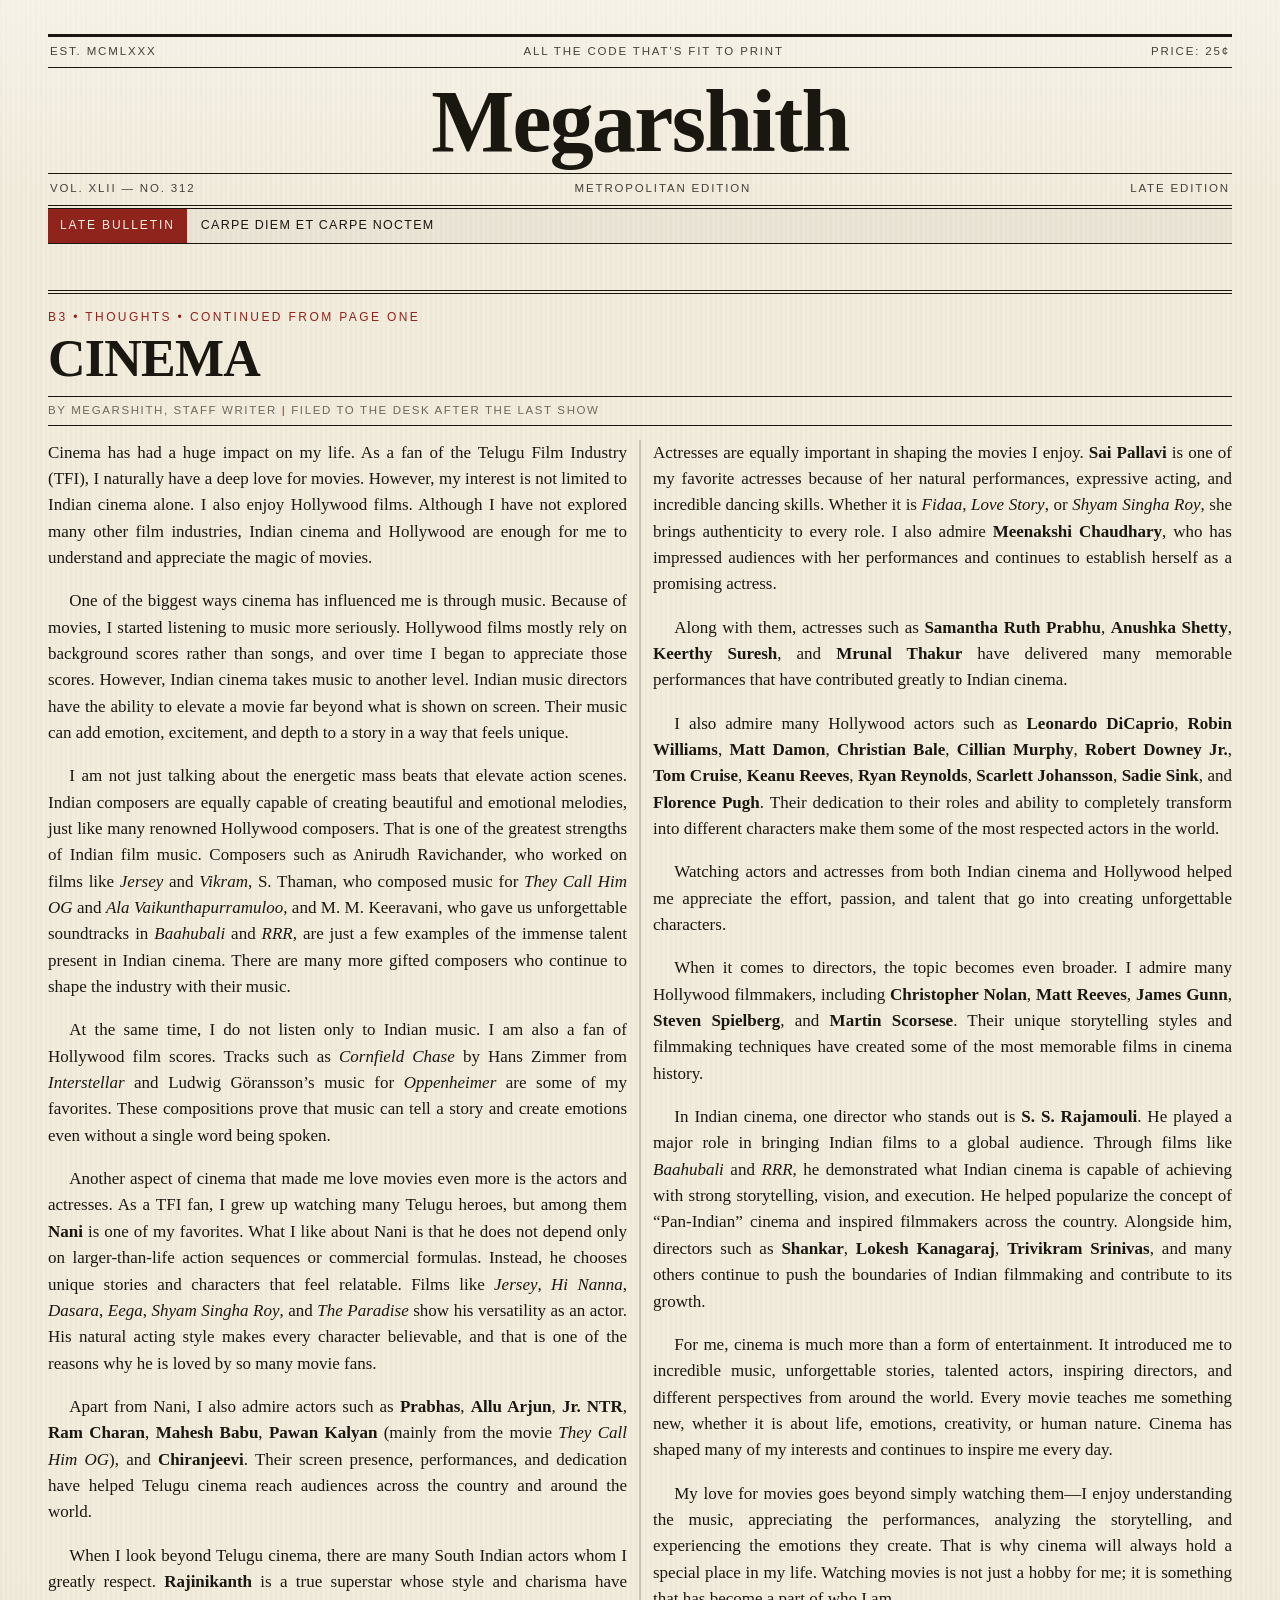
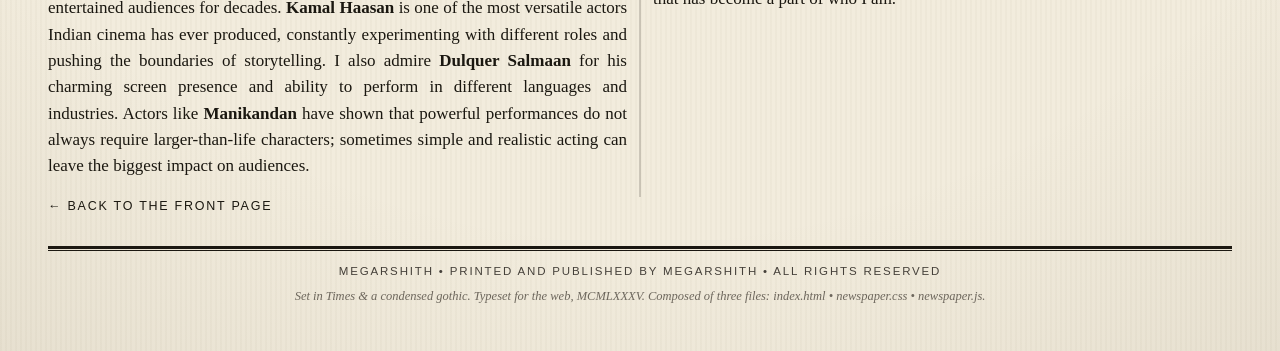
==== blog.html @ b5370143 "Add files via upload" ====
<!DOCTYPE html>
<html lang="en">
<head>
  <meta charset="UTF-8" />
  <meta name="viewport" content="width=device-width, initial-scale=1.0" />
  <meta name="description" content="Cinema — a column by Megarshith, set as a 1980s newspaper." />
  <title>Cinema &mdash; Megarshith</title>
  <link rel="stylesheet" href="newspaper.css" />
</head>
<body>
  <div class="paper">

    <!-- ============================== MASTHEAD ============================== -->
    <header class="masthead">
      <div class="masthead-rule">
        <span>EST. MCMLXXX</span>
        <span class="center">ALL THE CODE THAT&rsquo;S FIT TO PRINT</span>
        <span>PRICE: 25&cent;</span>
      </div>
      <h1>Megarshith</h1>
      <div class="masthead-sub">
        <span>VOL. XLII &mdash; NO. 312</span>
        <span class="center">METROPOLITAN EDITION</span>
        <span>LATE EDITION</span>
      </div>
    </header>

    <!-- ============================ LATE BULLETIN ============================ -->
    <div class="ticker">
      <span class="ticker-label">LATE BULLETIN</span>
      <div class="ticker-window">
        <span class="ticker-text" id="ticker">LOADING THE WIRE&hellip;</span>
      </div>
    </div>

    <main class="page">

      <!-- ============================== CINEMA =============================== -->
      <section class="story" id="cinema">
        <div class="kicker">B3 &bull; THOUGHTS &bull; CONTINUED FROM PAGE ONE</div>
        <h2 class="headline">CINEMA</h2>
        <div class="byline">By MEGARSHITH, Staff Writer <span class="bar">|</span>
          Filed to the Desk after the last show</div>

        <div class="columns">

          <div class="col">
            <p>Cinema has had a huge impact on my life. As a fan of the Telugu Film Industry (TFI),
              I naturally have a deep love for movies. However, my interest is not limited to Indian
              cinema alone. I also enjoy Hollywood films. Although I have not explored many other
              film industries, Indian cinema and Hollywood are enough for me to understand and
              appreciate the magic of movies.</p>

            <p>One of the biggest ways cinema has influenced me is through music. Because of
              movies, I started listening to music more seriously. Hollywood films mostly rely on
              background scores rather than songs, and over time I began to appreciate those
              scores. However, Indian cinema takes music to another level. Indian music directors
              have the ability to elevate a movie far beyond what is shown on screen. Their music
              can add emotion, excitement, and depth to a story in a way that feels unique.</p>

            <p>I am not just talking about the energetic mass beats that elevate action scenes.
              Indian composers are equally capable of creating beautiful and emotional melodies,
              just like many renowned Hollywood composers. That is one of the greatest strengths of
              Indian film music. Composers such as Anirudh Ravichander, who worked on films like
              <em>Jersey</em> and <em>Vikram</em>, S. Thaman, who composed music for
              <em>They Call Him OG</em> and <em>Ala Vaikunthapurramuloo</em>, and M. M. Keeravani,
              who gave us unforgettable soundtracks in <em>Baahubali</em> and <em>RRR</em>, are just
              a few examples of the immense talent present in Indian cinema. There are many more
              gifted composers who continue to shape the industry with their music.</p>

            <p>At the same time, I do not listen only to Indian music. I am also a fan of Hollywood
              film scores. Tracks such as <em>Cornfield Chase</em> by Hans Zimmer from
              <em>Interstellar</em> and Ludwig G&ouml;ransson&rsquo;s music for
              <em>Oppenheimer</em> are some of my favorites. These compositions prove that music
              can tell a story and create emotions even without a single word being spoken.</p>

            <p>Another aspect of cinema that made me love movies even more is the actors and
              actresses. As a TFI fan, I grew up watching many Telugu heroes, but among them
              <strong>Nani</strong> is one of my favorites. What I like about Nani is that he does
              not depend only on larger-than-life action sequences or commercial formulas.
              Instead, he chooses unique stories and characters that feel relatable. Films like
              <em>Jersey</em>, <em>Hi Nanna</em>, <em>Dasara</em>, <em>Eega</em>,
              <em>Shyam Singha Roy</em>, and <em>The Paradise</em> show his versatility as an
              actor. His natural acting style makes every character believable, and that is one of
              the reasons why he is loved by so many movie fans.</p>

            <p>Apart from Nani, I also admire actors such as <strong>Prabhas</strong>,
              <strong>Allu Arjun</strong>, <strong>Jr. NTR</strong>, <strong>Ram Charan</strong>,
              <strong>Mahesh Babu</strong>, <strong>Pawan Kalyan</strong> (mainly from the movie
              <em>They Call Him OG</em>), and <strong>Chiranjeevi</strong>. Their screen presence,
              performances, and dedication have helped Telugu cinema reach audiences across the
              country and around the world.</p>

            <p>When I look beyond Telugu cinema, there are many South Indian actors whom I greatly
              respect. <strong>Rajinikanth</strong> is a true superstar whose style and charisma
              have entertained audiences for decades. <strong>Kamal Haasan</strong> is one of the
              most versatile actors Indian cinema has ever produced, constantly experimenting with
              different roles and pushing the boundaries of storytelling. I also admire
              <strong>Dulquer Salmaan</strong> for his charming screen presence and ability to
              perform in different languages and industries. Actors like <strong>Manikandan</strong>
              have shown that powerful performances do not always require larger-than-life
              characters; sometimes simple and realistic acting can leave the biggest impact on
              audiences.</p>
          </div>

          <div class="col">
            <p>Actresses are equally important in shaping the movies I enjoy.
              <strong>Sai Pallavi</strong> is one of my favorite actresses because of her natural
              performances, expressive acting, and incredible dancing skills. Whether it is
              <em>Fidaa</em>, <em>Love Story</em>, or <em>Shyam Singha Roy</em>, she brings
              authenticity to every role. I also admire <strong>Meenakshi Chaudhary</strong>, who
              has impressed audiences with her performances and continues to establish herself as
              a promising actress.</p>

            <p>Along with them, actresses such as <strong>Samantha Ruth Prabhu</strong>,
              <strong>Anushka Shetty</strong>, <strong>Keerthy Suresh</strong>, and
              <strong>Mrunal Thakur</strong> have delivered many memorable performances that have
              contributed greatly to Indian cinema.</p>

            <p>I also admire many Hollywood actors such as <strong>Leonardo DiCaprio</strong>,
              <strong>Robin Williams</strong>, <strong>Matt Damon</strong>,
              <strong>Christian Bale</strong>, <strong>Cillian Murphy</strong>,
              <strong>Robert Downey Jr.</strong>, <strong>Tom Cruise</strong>,
              <strong>Keanu Reeves</strong>, <strong>Ryan Reynolds</strong>,
              <strong>Scarlett Johansson</strong>, <strong>Sadie Sink</strong>, and
              <strong>Florence Pugh</strong>. Their dedication to their roles and ability to
              completely transform into different characters make them some of the most respected
              actors in the world.</p>

            <p>Watching actors and actresses from both Indian cinema and Hollywood helped me
              appreciate the effort, passion, and talent that go into creating unforgettable
              characters.</p>

            <p>When it comes to directors, the topic becomes even broader. I admire many Hollywood
              filmmakers, including <strong>Christopher Nolan</strong>, <strong>Matt Reeves</strong>,
              <strong>James Gunn</strong>, <strong>Steven Spielberg</strong>, and
              <strong>Martin Scorsese</strong>. Their unique storytelling styles and filmmaking
              techniques have created some of the most memorable films in cinema history.</p>

            <p>In Indian cinema, one director who stands out is <strong>S. S. Rajamouli</strong>.
              He played a major role in bringing Indian films to a global audience. Through films
              like <em>Baahubali</em> and <em>RRR</em>, he demonstrated what Indian cinema is
              capable of achieving with strong storytelling, vision, and execution. He helped
              popularize the concept of &ldquo;Pan-Indian&rdquo; cinema and inspired filmmakers
              across the country. Alongside him, directors such as <strong>Shankar</strong>,
              <strong>Lokesh Kanagaraj</strong>, <strong>Trivikram Srinivas</strong>, and many
              others continue to push the boundaries of Indian filmmaking and contribute to its
              growth.</p>

            <p>For me, cinema is much more than a form of entertainment. It introduced me to
              incredible music, unforgettable stories, talented actors, inspiring directors, and
              different perspectives from around the world. Every movie teaches me something new,
              whether it is about life, emotions, creativity, or human nature. Cinema has shaped
              many of my interests and continues to inspire me every day.</p>

            <p>My love for movies goes beyond simply watching them&mdash;I enjoy understanding the
              music, appreciating the performances, analyzing the storytelling, and experiencing
              the emotions they create. That is why cinema will always hold a special place in my
              life. Watching movies is not just a hobby for me; it is something that has become a
              part of who I am.</p>
          </div>

        </div>

        <p class="read-more">&larr; Back to the front page</p>
      </section>

    </main>

    <!-- =============================== FOOTER =============================== -->
    <footer class="footer">
      <div class="footer-rule"></div>
      <p>MEGARSHITH &bull; PRINTED AND PUBLISHED BY MEGARSHITH &bull; ALL RIGHTS RESERVED</p>
      <p class="small">Set in Times &amp; a condensed gothic. Typeset for the web, MCMLXXXV.
        Composed of three files: index.html &bull; newspaper.css &bull; newspaper.js.</p>
    </footer>

  </div>

  <script src="newspaper.js"></script>
</body>
</html>
---- newspaper.css ----
/* ============================================================
   The Daily Portfolio — 1980s newspaper theme
   ============================================================ */

:root {
  --ink: #1a1710;
  --ink-soft: #45403a;
  --ink-faint: #6d675d;
  --paper: #f2ecdd;
  --paper-2: #ebe4d3;
  --rule: #191610;
  --stamp: #8f241d;
  --desk: #241f1a;

  --serif: Georgia, "Times New Roman", Times, serif;
  --gothic: Impact, Haettenschweiler, "Franklin Gothic Medium",
    "Arial Narrow", "Arial Narrow Bold", sans-serif;
}

* { box-sizing: border-box; }

html { scroll-behavior: smooth; }

body {
  margin: 0;
  padding: 0;
  background: var(--paper);
  color: var(--ink);
  font-family: var(--serif);
  font-size: 17px;
  line-height: 1.55;
  -webkit-font-smoothing: antialiased;
}

::selection { background: rgba(143, 36, 29, 0.25); }

a { color: var(--ink); }

/* --------------------------------- PAPER --------------------------------- */
.paper {
  width: 100%;
  max-width: 100%;
  min-height: 100vh;
  margin: 0;
  padding: clamp(16px, 3vw, 34px) clamp(20px, 4vw, 48px) clamp(20px, 3vw, 40px);
  background:
    linear-gradient(180deg, rgba(255, 255, 255, 0.35), transparent 200px),
    repeating-linear-gradient(90deg, rgba(120, 105, 70, 0.035) 0 2px, transparent 2px 5px),
    var(--paper);
  box-shadow: none;
  position: relative;
}

.paper::after {
  content: "";
  position: absolute;
  inset: 0;
  pointer-events: none;
  background: radial-gradient(120% 90% at 50% 40%, transparent 60%, rgba(90, 75, 45, 0.16) 100%);
}

/* -------------------------------- MASTHEAD ------------------------------- */
.masthead { text-align: center; }

.masthead-rule,
.masthead-sub {
  display: flex;
  justify-content: space-between;
  align-items: center;
  gap: 12px;
  font-family: var(--gothic);
  font-size: 11.5px;
  letter-spacing: 0.16em;
  text-transform: uppercase;
  color: var(--ink-soft);
}

.masthead-rule {
  border-top: 3px solid var(--rule);
  border-bottom: 1px solid var(--rule);
  padding: 6px 2px;
}

.masthead-sub {
  border-top: 1px solid var(--rule);
  border-bottom: 4px double var(--rule);
  padding: 6px 2px 7px;
}

.center { flex: 1; text-align: center; }

.masthead h1 {
  margin: 12px 0 10px;
  font-size: clamp(42px, 8vw, 88px);
  line-height: 0.95;
  font-weight: 700;
  letter-spacing: -0.02em;
  text-transform: none;
}

/* ---------------------------------- NAV ---------------------------------- */
.nav {
  display: flex;
  flex-wrap: wrap;
  align-items: center;
  justify-content: center;
  gap: 4px 18px;
  padding: 9px 0;
  border-bottom: 1px solid var(--rule);
  font-family: var(--gothic);
  font-size: 12.5px;
  letter-spacing: 0.14em;
  text-transform: uppercase;
}

.nav a {
  text-decoration: none;
  padding: 2px 0;
  border-bottom: 2px solid transparent;
  transition: border-color 0.15s ease, color 0.15s ease;
}

.nav a:hover,
.nav a:focus-visible {
  color: var(--stamp);
  border-bottom-color: var(--stamp);
  outline: none;
}

/* --------------------------------- TICKER -------------------------------- */
.ticker {
  display: flex;
  align-items: stretch;
  border-bottom: 1px solid var(--rule);
  background: rgba(0, 0, 0, 0.03);
}

.ticker-label {
  font-family: var(--gothic);
  font-size: 12px;
  letter-spacing: 0.16em;
  background: var(--stamp);
  color: #f7f2e6;
  padding: 7px 12px;
  white-space: nowrap;
}

.ticker-window {
  flex: 1;
  overflow: hidden;
  display: flex;
  align-items: center;
}

.ticker-text {
  font-family: var(--gothic);
  font-size: 12.5px;
  letter-spacing: 0.1em;
  text-transform: uppercase;
  color: var(--ink);
  padding: 7px 14px;
  white-space: nowrap;
  opacity: 1;
  transition: opacity 0.35s ease;
}

.ticker-text.fading { opacity: 0; }

/* ---------------------------------- PAGE --------------------------------- */
/* keep an inch of air above a section when an anchor link jumps to it */
section[id] { scroll-margin-top: 1in; }

.page {
  display: grid;
  grid-template-columns: minmax(0, 2.15fr) minmax(0, 1fr);
  gap: 0 26px;
  padding-top: 20px;
}

.lead { grid-column: 1; min-width: 0; }
.rail {
  grid-column: 2;
  min-width: 0;
  display: flex;
  flex-direction: column;
}

.story,
.classifieds,
.contact {
  grid-column: 1 / -1;
  margin-top: 26px;
  padding-top: 14px;
  border-top: 4px double var(--rule);
}

/* ------------------------------- TYPOGRAPHY ------------------------------ */
.kicker {
  font-family: var(--gothic);
  font-size: 12px;
  letter-spacing: 0.2em;
  text-transform: uppercase;
  color: var(--stamp);
  margin-bottom: 6px;
}

.headline {
  margin: 0 0 10px;
  font-size: clamp(30px, 4.4vw, 52px);
  line-height: 1.03;
  font-weight: 700;
  letter-spacing: -0.015em;
  text-wrap: balance;
}

.deck {
  font-size: clamp(17px, 2vw, 21px);
  font-style: italic;
  color: var(--ink-soft);
  margin: 0 0 10px;
  line-height: 1.4;
}

.byline {
  font-family: var(--gothic);
  font-size: 11.5px;
  letter-spacing: 0.14em;
  text-transform: uppercase;
  color: var(--ink-faint);
  border-top: 1px solid var(--rule);
  border-bottom: 1px solid var(--rule);
  padding: 5px 0;
  margin-bottom: 14px;
}

.byline .bar { color: var(--stamp); }

.columns {
  display: grid;
  grid-template-columns: 1fr 1fr;
  column-gap: 26px;
  position: relative;
  text-align: justify;
  hyphens: auto;
}

/* hairline rule down the centre of the 26px gutter */
.columns::after {
  content: "";
  position: absolute;
  top: 0;
  bottom: 0;
  left: 50%;
  transform: translateX(-50%);
  width: 1px;
  background: rgba(25, 22, 16, 0.35);
}

.col { min-width: 0; }

.columns p { margin: 0 0 1em; }

.columns .col > p:not(:first-child) { text-indent: 1.25em; }

.lede { text-indent: 0 !important; }

.lede::first-letter {
  float: left;
  font-size: 3.6em;
  line-height: 0.78;
  font-weight: 700;
  padding: 0.04em 0.09em 0 0;
  color: var(--ink);
}

/* --------------------------- COLUMN HEAD / MORE -------------------------- */
.col-head {
  font-family: var(--gothic);
  font-size: clamp(14px, 1.6vw, 17px);
  letter-spacing: 0.28em;
  text-transform: uppercase;
  text-align: center;
  border-top: 3px solid var(--rule);
  border-bottom: 1px solid var(--rule);
  padding: 6px 0;
  margin-bottom: 12px;
}

.read-more {
  text-indent: 0 !important;
  margin: 0;
  font-family: var(--gothic);
  font-size: 12.5px;
  letter-spacing: 0.14em;
  text-transform: uppercase;
}

.read-more a {
  color: var(--stamp);
  font-weight: 700;
  text-decoration: none;
  border-bottom: 1px solid rgba(143, 36, 29, 0.5);
}

.read-more a:hover { background: rgba(143, 36, 29, 0.12); }

/* keeps a gap between a two-column block and the column head that follows it */
.columns + .col-head { margin-top: 26px; }

/* ---------------------------------- RAIL --------------------------------- */
.rail > * + * { margin-top: 16px; }

/* stretches a box to soak up the leftover space in the rail */
.box.fill {
  flex: 1 1 auto;
  display: flex;
  flex-direction: column;
}

.box.fill > strong {
  flex: 1 1 auto;
  font-size: clamp(20px, 2vw, 26px);
  line-height: 1.95;
  letter-spacing: 0.01em;
}

.box {
  border: 1px solid var(--rule);
  padding: 12px 14px 14px;
  background: rgba(255, 255, 255, 0.28);
}

.box h3 {
  margin: 0 0 8px;
  font-family: var(--gothic);
  font-size: 13px;
  letter-spacing: 0.16em;
  text-transform: uppercase;
  text-align: center;
  border-bottom: 2px solid var(--rule);
  padding-bottom: 6px;
}

.index-list {
  list-style: none;
  margin: 0;
  padding: 0;
  font-size: 14.5px;
}

.index-list li {
  padding: 6px 0;
  border-bottom: 1px dotted rgba(25, 22, 16, 0.4);
}

.index-list li:last-child { border-bottom: none; }

/* -------------------------------- PROJECTS ------------------------------- */
.project-list {
  list-style: none;
  counter-reset: proj;
  margin: 0;
  padding: 0;
  display: grid;
  grid-template-columns: repeat(2, minmax(0, 1fr));
  gap: 0 30px;
}

.project-list li {
  counter-increment: proj;
  padding: 14px 0 4px;
  border-top: 1px solid rgba(25, 22, 16, 0.45);
}

.project-list h3 {
  margin: 0 0 6px;
  font-size: 22px;
  line-height: 1.15;
  font-weight: 700;
}

.project-list h3::before {
  content: counter(proj, decimal-leading-zero) ". ";
  font-family: var(--gothic);
  font-size: 15px;
  letter-spacing: 0.08em;
  color: var(--stamp);
  vertical-align: 0.12em;
}

.project-list p {
  margin: 0;
  font-size: 15.5px;
  text-align: justify;
  hyphens: auto;
}

code {
  font-family: "SFMono-Regular", Consolas, "Liberation Mono", Menlo, monospace;
  font-size: 0.9em;
  background: rgba(25, 22, 16, 0.09);
  padding: 1px 5px;
  border-radius: 2px;
}

/* ------------------------- SECTION HEAD / CLASSIFIEDS -------------------- */
.section-head {
  text-align: center;
  border-top: 3px solid var(--rule);
  border-bottom: 1px solid var(--rule);
  padding: 7px 0;
  margin-bottom: 16px;
}

.section-head span {
  font-family: var(--gothic);
  font-size: clamp(15px, 2.4vw, 21px);
  letter-spacing: 0.3em;
  text-transform: uppercase;
}

.ads {
  display: grid;
  grid-template-columns: repeat(auto-fit, minmax(220px, 1fr));
  gap: 14px;
}

.ad {
  border: 2px solid var(--rule);
  padding: 12px 14px 14px;
  background: rgba(255, 255, 255, 0.3);
  transition: transform 0.15s ease, box-shadow 0.15s ease;
}

.ad:hover {
  transform: translateY(-2px);
  box-shadow: 3px 4px 0 rgba(25, 22, 16, 0.85);
}

.ad.wide,
.ad.notice { grid-column: span 1; }

.ad h4 {
  margin: 0 0 7px;
  font-family: var(--gothic);
  font-size: 14px;
  letter-spacing: 0.14em;
  text-transform: uppercase;
  text-align: center;
  border-bottom: 1px dashed rgba(25, 22, 16, 0.6);
  padding-bottom: 6px;
}

.ad p {
  margin: 0;
  font-size: 14.5px;
  text-align: center;
  color: var(--ink-soft);
}

.ad a {
  color: var(--stamp);
  font-weight: 700;
  text-decoration: none;
  border-bottom: 1px solid rgba(143, 36, 29, 0.5);
}

.ad a:hover { background: rgba(143, 36, 29, 0.12); }


/* -------------------------------- THOUGHTS ------------------------------- */
.thoughts-body {
  column-count: 2;
  column-gap: 26px;
  column-rule: 1px solid rgba(25, 22, 16, 0.35);
  text-align: justify;
  hyphens: auto;
}

.single-column {
  text-align: justify;
  hyphens: auto;
}

.single-column p { margin: 0 0 1em; }

.single-column p:not(:first-child) { text-indent: 1.25em; }

.single-column p:first-child::first-letter {
  float: left;
  font-size: 3.6em;
  line-height: 0.78;
  font-weight: 700;
  padding: 0.04em 0.09em 0 0;
  color: var(--ink);
}

.thoughts-body p { margin: 0 0 1em; }

.thoughts-body p:not(:first-child) { text-indent: 1.25em; }

.thoughts-body p:first-child::first-letter {
  float: left;
  font-size: 3.6em;
  line-height: 0.78;
  font-weight: 700;
  padding: 0.04em 0.09em 0 0;
  color: var(--ink);
}

/* --------------------------------- FOOTER -------------------------------- */
.footer {
  margin-top: 30px;
  text-align: center;
}

.footer-rule {
  border-top: 3px solid var(--rule);
  border-bottom: 1px solid var(--rule);
  height: 5px;
  margin-bottom: 12px;
}

.footer p {
  margin: 0 0 6px;
  font-family: var(--gothic);
  font-size: 11.5px;
  letter-spacing: 0.16em;
  text-transform: uppercase;
  color: var(--ink-soft);
}

.footer .small {
  font-family: var(--serif);
  font-size: 12.5px;
  letter-spacing: normal;
  text-transform: none;
  font-style: italic;
  color: var(--ink-faint);
}

/* ------------------------------- RESPONSIVE ------------------------------ */
@media (max-width: 900px) {
  .page { grid-template-columns: minmax(0, 1fr); gap: 0; }
  .lead, .rail { grid-column: 1; }
  .rail { margin-top: 22px; }
  .project-list { grid-template-columns: minmax(0, 1fr); }
}

@media (max-width: 620px) {
  body { font-size: 16px; }
  .paper { padding: 18px 16px 24px; }
  .columns { grid-template-columns: minmax(0, 1fr); row-gap: 4px; }
  .columns::after { display: none; }
  .columns .col + .col {
    border-top: 1px solid rgba(25, 22, 16, 0.35);
    padding-top: 12px;
    margin-top: 4px;
  }
  .masthead-rule .center,
  .masthead-sub .center { display: none; }
  .thoughts-body { column-count: 1; }
}

/* ---------------------------------- PRINT -------------------------------- */
@media print {
  body {
    background: #fff;
    padding: 0;
    font-size: 11pt;
  }
  .paper {
    box-shadow: none;
    background: #fff;
    max-width: none;
    padding: 0;
  }
  .paper::after { display: none; }
  .nav, .ticker { display: none !important; }
  .page { grid-template-columns: 1fr 1fr; }
  .ad:hover { transform: none; box-shadow: none; }
  a { text-decoration: none; color: inherit; }
}
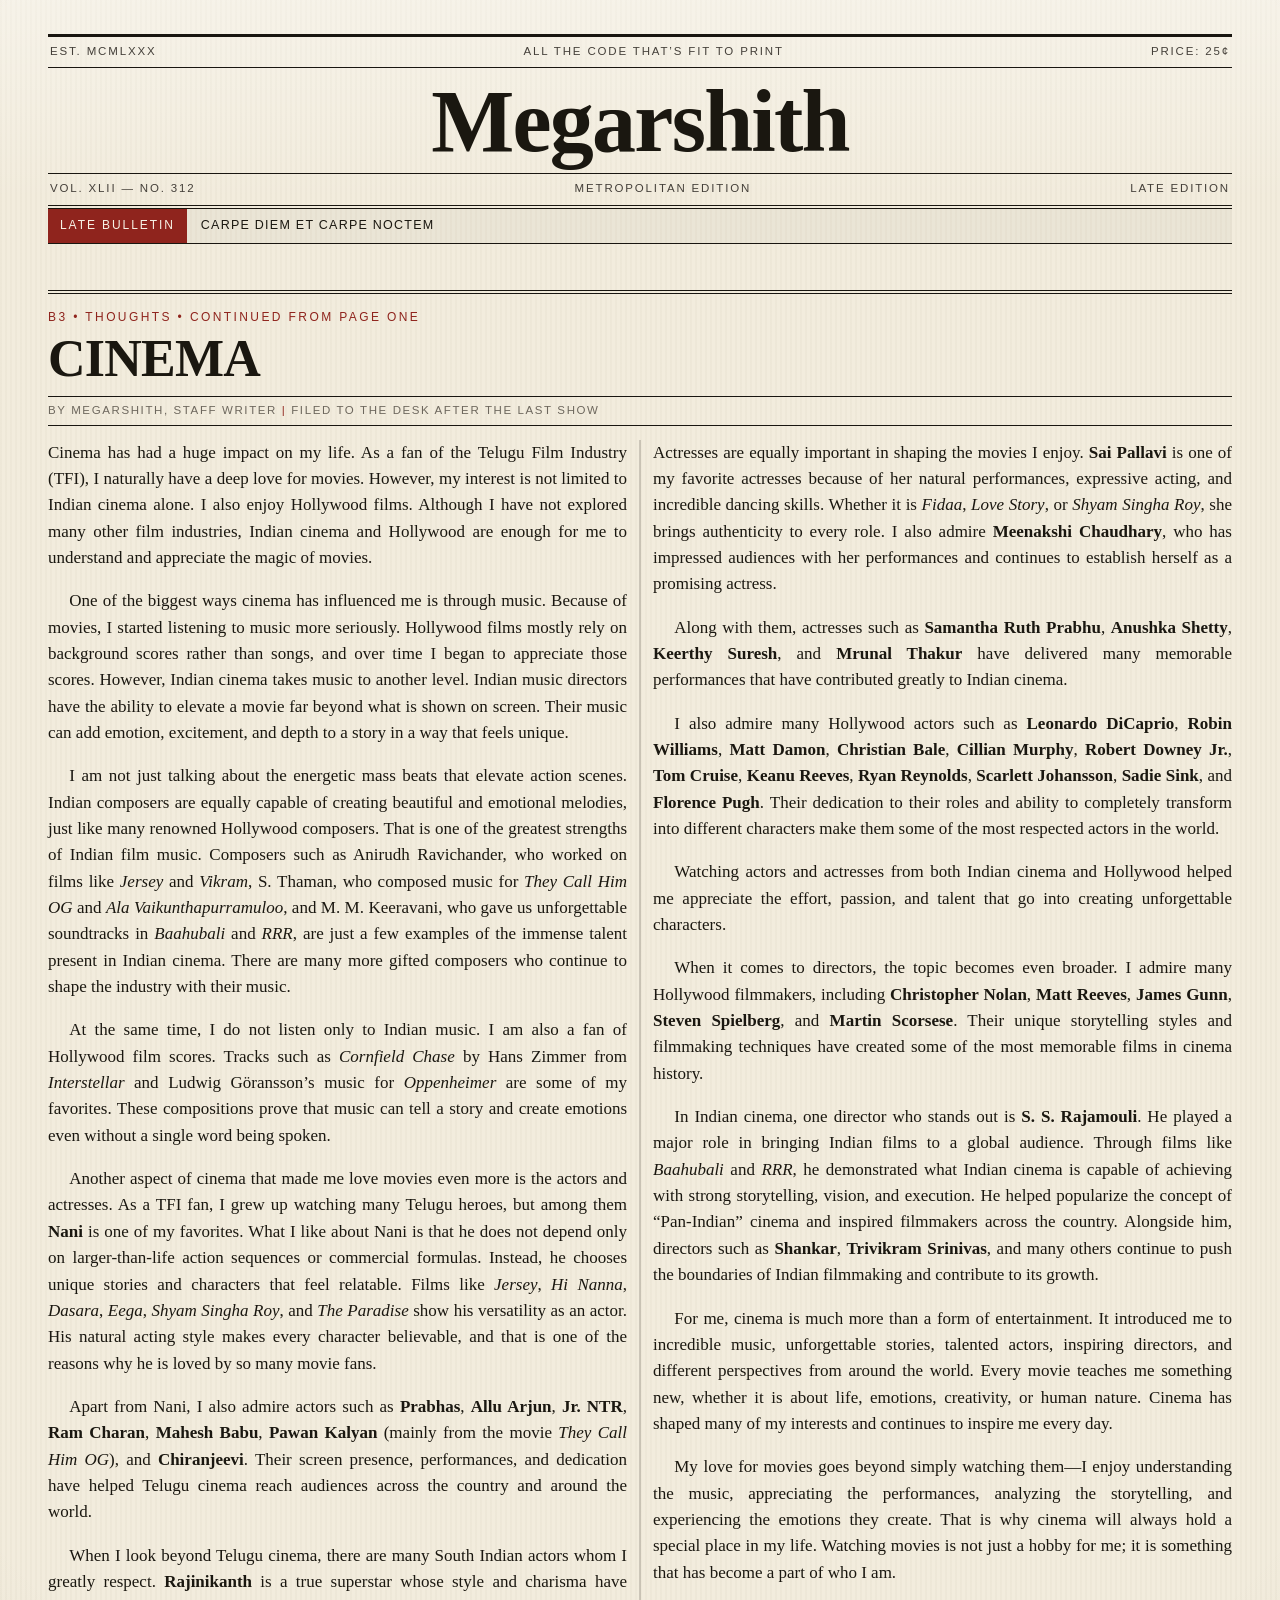
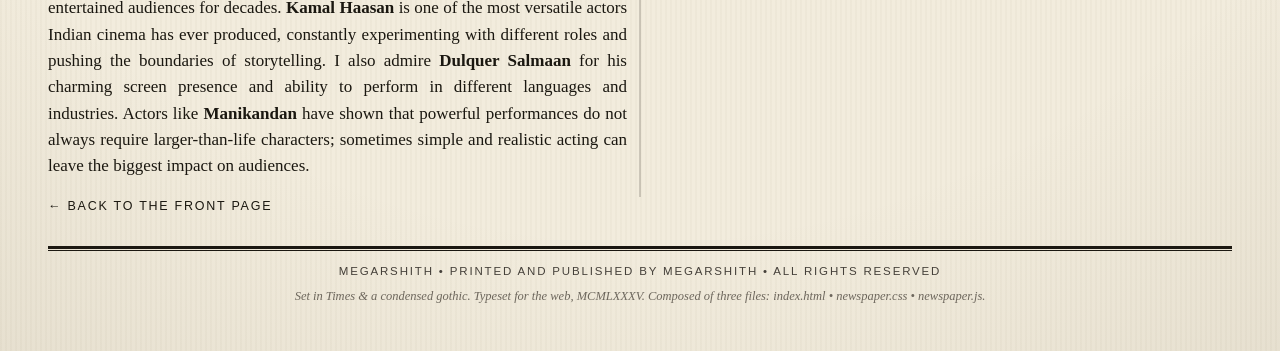
==== commit e1edf7f5: "Update blog.html" ====
--- a/blog.html
+++ b/blog.html
@@ -142,10 +142,9 @@
               like <em>Baahubali</em> and <em>RRR</em>, he demonstrated what Indian cinema is
               capable of achieving with strong storytelling, vision, and execution. He helped
               popularize the concept of &ldquo;Pan-Indian&rdquo; cinema and inspired filmmakers
-              across the country. Alongside him, directors such as <strong>Shankar</strong>,
-              <strong>Lokesh Kanagaraj</strong>, <strong>Trivikram Srinivas</strong>, and many
-              others continue to push the boundaries of Indian filmmaking and contribute to its
-              growth.</p>
+              across the country. Alongside him, directors such as <strong>Shankar</strong>, 
+              <strong>Trivikram Srinivas</strong>, and many others continue to push the boundaries 
+              of Indian filmmaking and contribute to its growth.</p>
 
             <p>For me, cinema is much more than a form of entertainment. It introduced me to
               incredible music, unforgettable stories, talented actors, inspiring directors, and
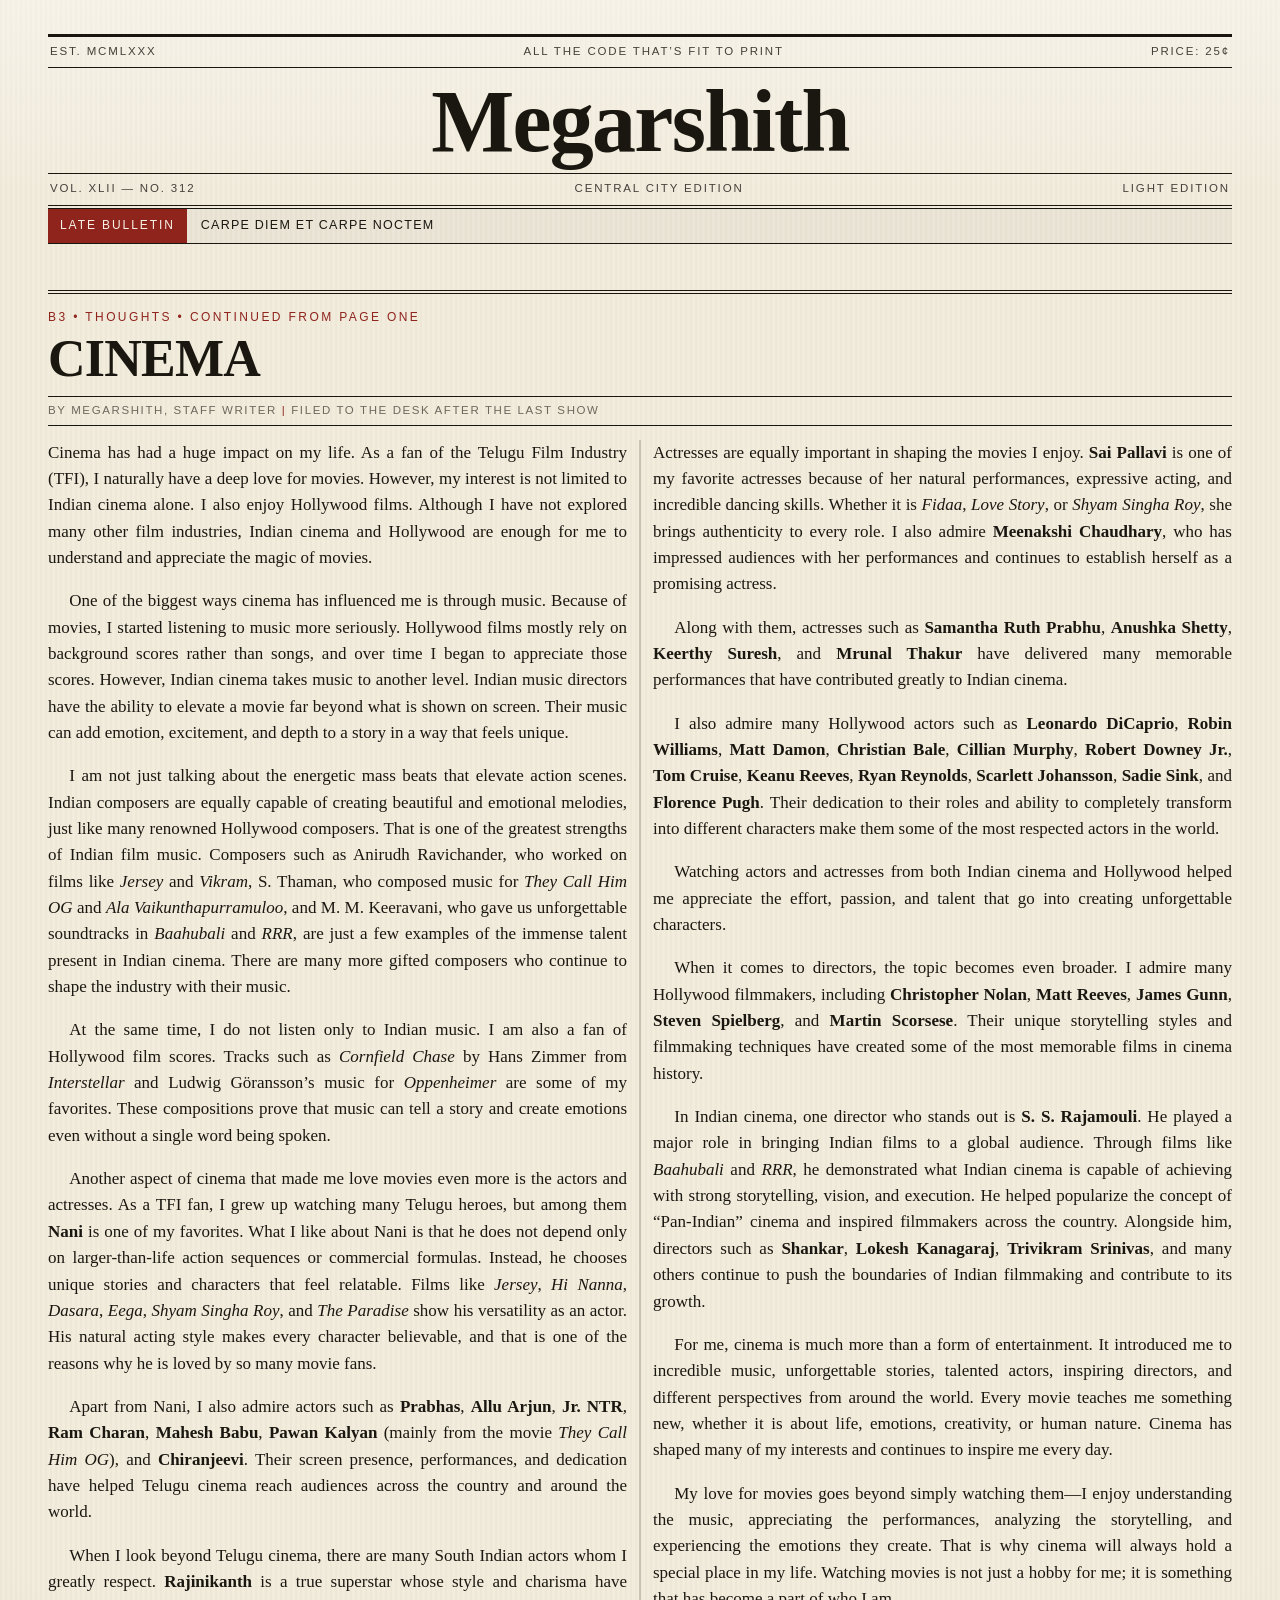
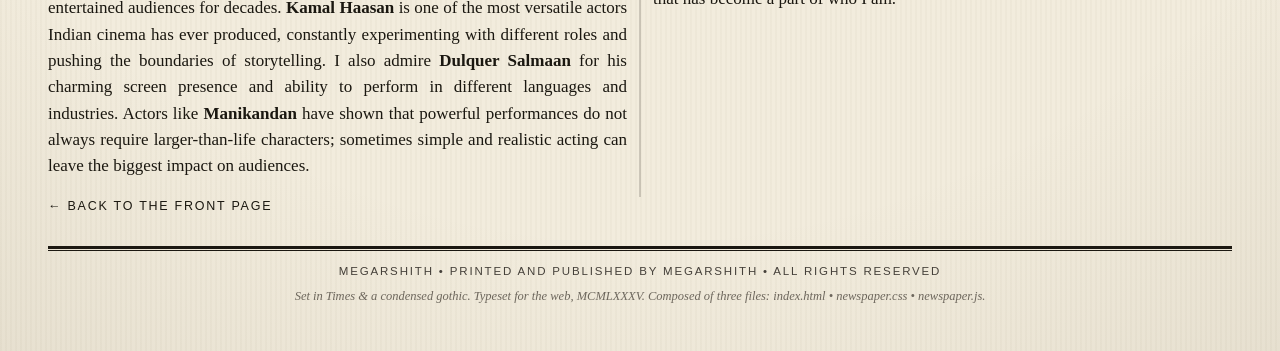
==== commit b06093ec: "Add files via upload" ====
--- a/blog.html
+++ b/blog.html
@@ -20,8 +20,8 @@
       <h1>Megarshith</h1>
       <div class="masthead-sub">
         <span>VOL. XLII &mdash; NO. 312</span>
-        <span class="center">METROPOLITAN EDITION</span>
-        <span>LATE EDITION</span>
+        <span class="center edition-name">CENTRAL CITY EDITION</span>
+        <span class="edition-toggle" role="button" tabindex="0" aria-pressed="false">LIGHT EDITION</span>
       </div>
     </header>
 
@@ -142,9 +142,10 @@
               like <em>Baahubali</em> and <em>RRR</em>, he demonstrated what Indian cinema is
               capable of achieving with strong storytelling, vision, and execution. He helped
               popularize the concept of &ldquo;Pan-Indian&rdquo; cinema and inspired filmmakers
-              across the country. Alongside him, directors such as <strong>Shankar</strong>, 
-              <strong>Trivikram Srinivas</strong>, and many others continue to push the boundaries 
-              of Indian filmmaking and contribute to its growth.</p>
+              across the country. Alongside him, directors such as <strong>Shankar</strong>,
+              <strong>Lokesh Kanagaraj</strong>, <strong>Trivikram Srinivas</strong>, and many
+              others continue to push the boundaries of Indian filmmaking and contribute to its
+              growth.</p>
 
             <p>For me, cinema is much more than a form of entertainment. It introduced me to
               incredible music, unforgettable stories, talented actors, inspiring directors, and
--- a/newspaper.css
+++ b/newspaper.css
@@ -581,3 +581,61 @@
   .ad:hover { transform: none; box-shadow: none; }
   a { text-decoration: none; color: inherit; }
 }
+
+/* -------------------------------- EDITION TOGGLE ----------------------------- */
+.edition-toggle {
+  cursor: pointer;
+  user-select: none;
+}
+
+.edition-toggle:hover,
+.edition-toggle:focus-visible {
+  color: var(--stamp);
+  outline: none;
+}
+
+/* ------------------------------- DARK (GOTHAM) THEME ------------------------- */
+body.dark {
+  --ink: #e7e1d2;
+  --ink-soft: #b8b0a2;
+  --ink-faint: #8a8276;
+  --paper: #1a1712;
+  --paper-2: #23201a;
+  --rule: #d9d1bf;
+  --stamp: #d6453d;
+  --desk: #0f0d0a;
+  background: var(--paper);
+  color: var(--ink);
+}
+
+body.dark .paper {
+  background:
+    linear-gradient(180deg, rgba(255, 255, 255, 0.05), transparent 200px),
+    repeating-linear-gradient(90deg, rgba(255, 255, 255, 0.02) 0 2px, transparent 2px 5px),
+    var(--paper);
+}
+
+body.dark .paper::after {
+  background: radial-gradient(120% 90% at 50% 40%, transparent 60%, rgba(0, 0, 0, 0.35) 100%);
+}
+
+body.dark a { color: var(--ink); }
+
+body.dark .ad,
+body.dark .box { background: rgba(255, 255, 255, 0.04); }
+
+body.dark .columns::after { background: rgba(231, 225, 210, 0.25); }
+
+body.dark .columns .col + .col { border-top-color: rgba(231, 225, 210, 0.2); }
+
+body.dark .project-list li { border-top-color: rgba(231, 225, 210, 0.35); }
+
+body.dark .index-list li { border-bottom-color: rgba(231, 225, 210, 0.25); }
+
+body.dark .ad h4 { border-bottom-color: rgba(231, 225, 210, 0.5); }
+
+body.dark code { background: rgba(231, 225, 210, 0.1); }
+
+body.dark .ticker { background: rgba(255, 255, 255, 0.04); }
+
+body.dark .ticker-text { color: var(--ink); }
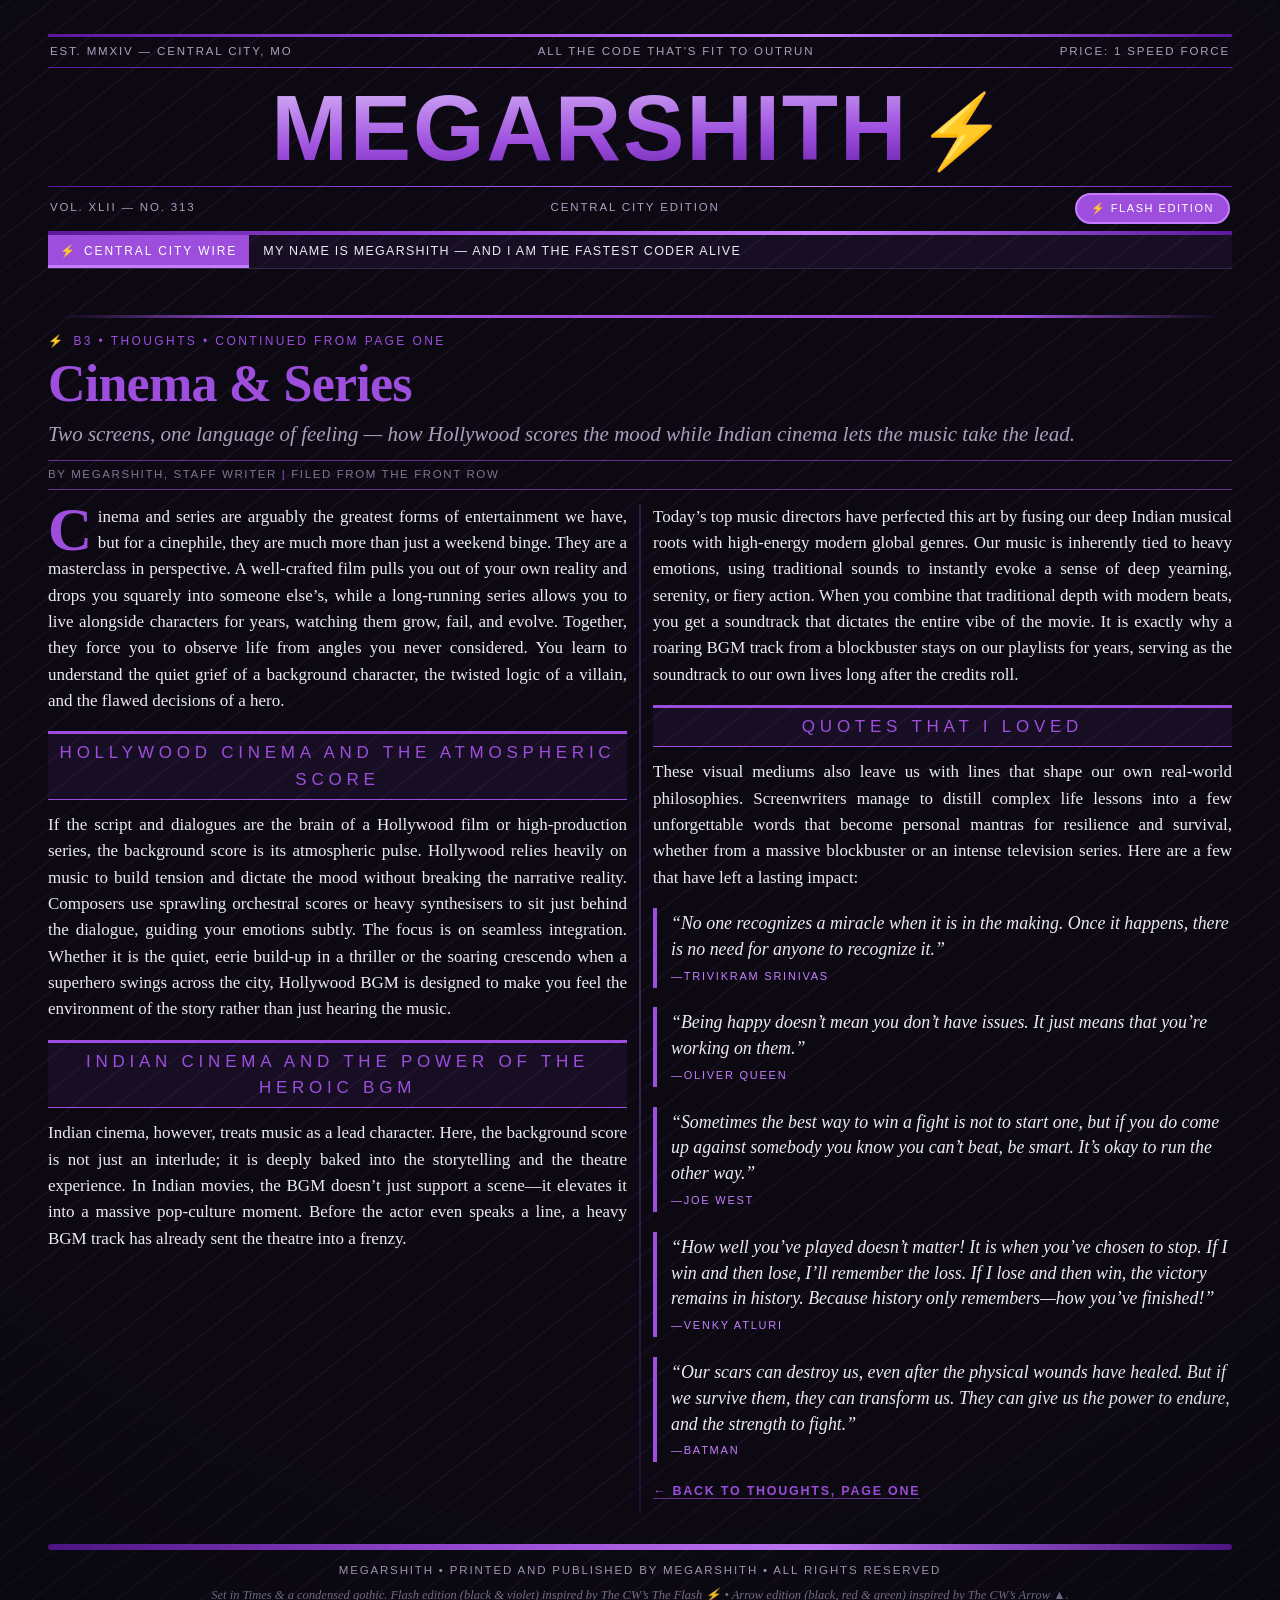
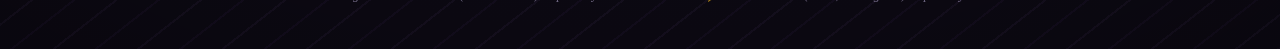
==== commit 854f78de: "Add files via upload" ====
--- a/blog.html
+++ b/blog.html
@@ -3,8 +3,8 @@
 <head>
   <meta charset="UTF-8" />
   <meta name="viewport" content="width=device-width, initial-scale=1.0" />
-  <meta name="description" content="Cinema — a column by Megarshith, set as a 1980s newspaper." />
-  <title>Cinema &mdash; Megarshith</title>
+  <meta name="description" content="Cinema &amp; Series — a column by Megarshith on Hollywood scores, Indian BGM and the lines that stay with us, typeset like a colourful broadsheet." />
+  <title>Cinema &amp; Series &mdash; Megarshith</title>
   <link rel="stylesheet" href="newspaper.css" />
 </head>
 <body>
@@ -13,15 +13,15 @@
     <!-- ============================== MASTHEAD ============================== -->
     <header class="masthead">
       <div class="masthead-rule">
-        <span>EST. MCMLXXX</span>
-        <span class="center">ALL THE CODE THAT&rsquo;S FIT TO PRINT</span>
-        <span>PRICE: 25&cent;</span>
+        <span class="masthead-date">EST. MCMLXXX</span>
+        <span class="center masthead-tag">ALL THE CODE THAT&rsquo;S FIT TO PRINT</span>
+        <span class="masthead-price">PRICE: 25&cent;</span>
       </div>
       <h1>Megarshith</h1>
       <div class="masthead-sub">
-        <span>VOL. XLII &mdash; NO. 312</span>
+        <span>VOL. XLII &mdash; NO. 313</span>
         <span class="center edition-name">CENTRAL CITY EDITION</span>
-        <span class="edition-toggle" role="button" tabindex="0" aria-pressed="false">LIGHT EDITION</span>
+        <span class="edition-toggle" role="button" tabindex="0" aria-pressed="false">&#9889; FLASH EDITION</span>
       </div>
     </header>
 
@@ -38,131 +38,94 @@
       <!-- ============================== CINEMA =============================== -->
       <section class="story" id="cinema">
         <div class="kicker">B3 &bull; THOUGHTS &bull; CONTINUED FROM PAGE ONE</div>
-        <h2 class="headline">CINEMA</h2>
-        <div class="byline">By MEGARSHITH, Staff Writer <span class="bar">|</span>
-          Filed to the Desk after the last show</div>
+        <h2 class="headline">Cinema &amp; Series</h2>
+        <p class="deck">Two screens, one language of feeling &mdash; how Hollywood scores the mood
+          while Indian cinema lets the music take the lead.</p>
+        <div class="byline">By MEGARSHITH, Staff Writer <span class="bar">|</span> Filed from the Front Row</div>
 
         <div class="columns">
 
+          <!-- ======================= LEFT COLUMN: THE FORM ==================== -->
           <div class="col">
-            <p>Cinema has had a huge impact on my life. As a fan of the Telugu Film Industry (TFI),
-              I naturally have a deep love for movies. However, my interest is not limited to Indian
-              cinema alone. I also enjoy Hollywood films. Although I have not explored many other
-              film industries, Indian cinema and Hollywood are enough for me to understand and
-              appreciate the magic of movies.</p>
 
-            <p>One of the biggest ways cinema has influenced me is through music. Because of
-              movies, I started listening to music more seriously. Hollywood films mostly rely on
-              background scores rather than songs, and over time I began to appreciate those
-              scores. However, Indian cinema takes music to another level. Indian music directors
-              have the ability to elevate a movie far beyond what is shown on screen. Their music
-              can add emotion, excitement, and depth to a story in a way that feels unique.</p>
+            <p class="lede">Cinema and series are arguably the greatest forms of entertainment we
+              have, but for a cinephile, they are much more than just a weekend binge. They are a
+              masterclass in perspective. A well-crafted film pulls you out of your own reality and
+              drops you squarely into someone else&rsquo;s, while a long-running series allows you to
+              live alongside characters for years, watching them grow, fail, and evolve. Together,
+              they force you to observe life from angles you never considered. You learn to
+              understand the quiet grief of a background character, the twisted logic of a villain,
+              and the flawed decisions of a hero.</p>
 
-            <p>I am not just talking about the energetic mass beats that elevate action scenes.
-              Indian composers are equally capable of creating beautiful and emotional melodies,
-              just like many renowned Hollywood composers. That is one of the greatest strengths of
-              Indian film music. Composers such as Anirudh Ravichander, who worked on films like
-              <em>Jersey</em> and <em>Vikram</em>, S. Thaman, who composed music for
-              <em>They Call Him OG</em> and <em>Ala Vaikunthapurramuloo</em>, and M. M. Keeravani,
-              who gave us unforgettable soundtracks in <em>Baahubali</em> and <em>RRR</em>, are just
-              a few examples of the immense talent present in Indian cinema. There are many more
-              gifted composers who continue to shape the industry with their music.</p>
+            <div class="col-head">Hollywood Cinema and the Atmospheric Score</div>
 
-            <p>At the same time, I do not listen only to Indian music. I am also a fan of Hollywood
-              film scores. Tracks such as <em>Cornfield Chase</em> by Hans Zimmer from
-              <em>Interstellar</em> and Ludwig G&ouml;ransson&rsquo;s music for
-              <em>Oppenheimer</em> are some of my favorites. These compositions prove that music
-              can tell a story and create emotions even without a single word being spoken.</p>
+            <p>If the script and dialogues are the brain of a Hollywood film or high-production
+              series, the background score is its atmospheric pulse. Hollywood relies heavily on
+              music to build tension and dictate the mood without breaking the narrative reality.
+              Composers use sprawling orchestral scores or heavy synthesisers to sit just behind the
+              dialogue, guiding your emotions subtly. The focus is on seamless integration. Whether
+              it is the quiet, eerie build-up in a thriller or the soaring crescendo when a
+              superhero swings across the city, Hollywood BGM is designed to make you feel the
+              environment of the story rather than just hearing the music.</p>
 
-            <p>Another aspect of cinema that made me love movies even more is the actors and
-              actresses. As a TFI fan, I grew up watching many Telugu heroes, but among them
-              <strong>Nani</strong> is one of my favorites. What I like about Nani is that he does
-              not depend only on larger-than-life action sequences or commercial formulas.
-              Instead, he chooses unique stories and characters that feel relatable. Films like
-              <em>Jersey</em>, <em>Hi Nanna</em>, <em>Dasara</em>, <em>Eega</em>,
-              <em>Shyam Singha Roy</em>, and <em>The Paradise</em> show his versatility as an
-              actor. His natural acting style makes every character believable, and that is one of
-              the reasons why he is loved by so many movie fans.</p>
+            <div class="col-head">Indian Cinema and the Power of the Heroic BGM</div>
 
-            <p>Apart from Nani, I also admire actors such as <strong>Prabhas</strong>,
-              <strong>Allu Arjun</strong>, <strong>Jr. NTR</strong>, <strong>Ram Charan</strong>,
-              <strong>Mahesh Babu</strong>, <strong>Pawan Kalyan</strong> (mainly from the movie
-              <em>They Call Him OG</em>), and <strong>Chiranjeevi</strong>. Their screen presence,
-              performances, and dedication have helped Telugu cinema reach audiences across the
-              country and around the world.</p>
+            <p>Indian cinema, however, treats music as a lead character. Here, the background score
+              is not just an interlude; it is deeply baked into the storytelling and the theatre
+              experience. In Indian movies, the BGM doesn&rsquo;t just support a scene&mdash;it
+              elevates it into a massive pop-culture moment. Before the actor even speaks a line, a
+              heavy BGM track has already sent the theatre into a frenzy.</p>
 
-            <p>When I look beyond Telugu cinema, there are many South Indian actors whom I greatly
-              respect. <strong>Rajinikanth</strong> is a true superstar whose style and charisma
-              have entertained audiences for decades. <strong>Kamal Haasan</strong> is one of the
-              most versatile actors Indian cinema has ever produced, constantly experimenting with
-              different roles and pushing the boundaries of storytelling. I also admire
-              <strong>Dulquer Salmaan</strong> for his charming screen presence and ability to
-              perform in different languages and industries. Actors like <strong>Manikandan</strong>
-              have shown that powerful performances do not always require larger-than-life
-              characters; sometimes simple and realistic acting can leave the biggest impact on
-              audiences.</p>
           </div>
 
+          <!-- ====================== RIGHT COLUMN: THE MUSIC =================== -->
           <div class="col">
-            <p>Actresses are equally important in shaping the movies I enjoy.
-              <strong>Sai Pallavi</strong> is one of my favorite actresses because of her natural
-              performances, expressive acting, and incredible dancing skills. Whether it is
-              <em>Fidaa</em>, <em>Love Story</em>, or <em>Shyam Singha Roy</em>, she brings
-              authenticity to every role. I also admire <strong>Meenakshi Chaudhary</strong>, who
-              has impressed audiences with her performances and continues to establish herself as
-              a promising actress.</p>
 
-            <p>Along with them, actresses such as <strong>Samantha Ruth Prabhu</strong>,
-              <strong>Anushka Shetty</strong>, <strong>Keerthy Suresh</strong>, and
-              <strong>Mrunal Thakur</strong> have delivered many memorable performances that have
-              contributed greatly to Indian cinema.</p>
+            <p>Today&rsquo;s top music directors have perfected this art by fusing our deep Indian
+              musical roots with high-energy modern global genres. Our music is inherently tied to
+              heavy emotions, using traditional sounds to instantly evoke a sense of deep yearning,
+              serenity, or fiery action. When you combine that traditional depth with modern beats,
+              you get a soundtrack that dictates the entire vibe of the movie. It is exactly why a
+              roaring BGM track from a blockbuster stays on our playlists for years, serving as the
+              soundtrack to our own lives long after the credits roll.</p>
 
-            <p>I also admire many Hollywood actors such as <strong>Leonardo DiCaprio</strong>,
-              <strong>Robin Williams</strong>, <strong>Matt Damon</strong>,
-              <strong>Christian Bale</strong>, <strong>Cillian Murphy</strong>,
-              <strong>Robert Downey Jr.</strong>, <strong>Tom Cruise</strong>,
-              <strong>Keanu Reeves</strong>, <strong>Ryan Reynolds</strong>,
-              <strong>Scarlett Johansson</strong>, <strong>Sadie Sink</strong>, and
-              <strong>Florence Pugh</strong>. Their dedication to their roles and ability to
-              completely transform into different characters make them some of the most respected
-              actors in the world.</p>
+            <div class="col-head">Quotes That I Loved</div>
 
-            <p>Watching actors and actresses from both Indian cinema and Hollywood helped me
-              appreciate the effort, passion, and talent that go into creating unforgettable
-              characters.</p>
+            <p>These visual mediums also leave us with lines that shape our own real-world
+              philosophies. Screenwriters manage to distill complex life lessons into a few
+              unforgettable words that become personal mantras for resilience and survival, whether
+              from a massive blockbuster or an intense television series. Here are a few that have
+              left a lasting impact:</p>
 
-            <p>When it comes to directors, the topic becomes even broader. I admire many Hollywood
-              filmmakers, including <strong>Christopher Nolan</strong>, <strong>Matt Reeves</strong>,
-              <strong>James Gunn</strong>, <strong>Steven Spielberg</strong>, and
-              <strong>Martin Scorsese</strong>. Their unique storytelling styles and filmmaking
-              techniques have created some of the most memorable films in cinema history.</p>
+            <blockquote class="pullquote">&ldquo;No one recognizes a miracle when it is in the
+              making. Once it happens, there is no need for anyone to recognize it.&rdquo;
+              <cite>Trivikram Srinivas</cite></blockquote>
 
-            <p>In Indian cinema, one director who stands out is <strong>S. S. Rajamouli</strong>.
-              He played a major role in bringing Indian films to a global audience. Through films
-              like <em>Baahubali</em> and <em>RRR</em>, he demonstrated what Indian cinema is
-              capable of achieving with strong storytelling, vision, and execution. He helped
-              popularize the concept of &ldquo;Pan-Indian&rdquo; cinema and inspired filmmakers
-              across the country. Alongside him, directors such as <strong>Shankar</strong>,
-              <strong>Lokesh Kanagaraj</strong>, <strong>Trivikram Srinivas</strong>, and many
-              others continue to push the boundaries of Indian filmmaking and contribute to its
-              growth.</p>
+            <blockquote class="pullquote">&ldquo;Being happy doesn&rsquo;t mean you don&rsquo;t have
+              issues. It just means that you&rsquo;re working on them.&rdquo;
+              <cite>Oliver Queen</cite></blockquote>
 
-            <p>For me, cinema is much more than a form of entertainment. It introduced me to
-              incredible music, unforgettable stories, talented actors, inspiring directors, and
-              different perspectives from around the world. Every movie teaches me something new,
-              whether it is about life, emotions, creativity, or human nature. Cinema has shaped
-              many of my interests and continues to inspire me every day.</p>
+            <blockquote class="pullquote">&ldquo;Sometimes the best way to win a fight is not to
+              start one, but if you do come up against somebody you know you can&rsquo;t beat, be
+              smart. It&rsquo;s okay to run the other way.&rdquo;
+              <cite>Joe West</cite></blockquote>
 
-            <p>My love for movies goes beyond simply watching them&mdash;I enjoy understanding the
-              music, appreciating the performances, analyzing the storytelling, and experiencing
-              the emotions they create. That is why cinema will always hold a special place in my
-              life. Watching movies is not just a hobby for me; it is something that has become a
-              part of who I am.</p>
+            <blockquote class="pullquote">&ldquo;How well you&rsquo;ve played doesn&rsquo;t matter!
+              It is when you&rsquo;ve chosen to stop. If I win and then lose, I&rsquo;ll remember the
+              loss. If I lose and then win, the victory remains in history. Because history only
+              remembers&mdash;how you&rsquo;ve finished!&rdquo;
+              <cite>Venky Atluri</cite></blockquote>
+
+            <blockquote class="pullquote">&ldquo;Our scars can destroy us, even after the physical
+              wounds have healed. But if we survive them, they can transform us. They can give us
+              the power to endure, and the strength to fight.&rdquo;
+              <cite>Batman</cite></blockquote>
+
+            <p class="read-more"><a href="index.html#thoughts">&larr; Back to Thoughts, Page One</a></p>
+
           </div>
 
         </div>
-
-        <p class="read-more">&larr; Back to the front page</p>
       </section>
 
     </main>
@@ -171,8 +134,9 @@
     <footer class="footer">
       <div class="footer-rule"></div>
       <p>MEGARSHITH &bull; PRINTED AND PUBLISHED BY MEGARSHITH &bull; ALL RIGHTS RESERVED</p>
-      <p class="small">Set in Times &amp; a condensed gothic. Typeset for the web, MCMLXXXV.
-        Composed of three files: index.html &bull; newspaper.css &bull; newspaper.js.</p>
+      <p class="small">Set in Times &amp; a condensed gothic. Flash edition (black &amp; violet)
+        inspired by The CW&rsquo;s The Flash &#9889; &bull; Arrow edition (black, red &amp; green)
+        inspired by The CW&rsquo;s Arrow &#9650;.</p>
     </footer>
 
   </div>
--- a/newspaper.css
+++ b/newspaper.css
@@ -1,16 +1,53 @@
 /* ============================================================
-   The Daily Portfolio — 1980s newspaper theme
+   THE DAILY PORTFOLIO — themed after The CW's Arrowverse
+   ------------------------------------------------------------
+   FLASH EDITION (default)  — black and violet, after the
+   Enlightenment that turned the sky purple over Central City
+   (The Flash, season four).
+   ARROW EDITION (body.dark) — black, red and green.
+   Flat colour only: no glows, no halos, no blur shadows.
    ============================================================ */
 
 :root {
-  --ink: #1a1710;
-  --ink-soft: #45403a;
-  --ink-faint: #6d675d;
-  --paper: #f2ecdd;
-  --paper-2: #ebe4d3;
-  --rule: #191610;
-  --stamp: #8f241d;
-  --desk: #241f1a;
+  /* — THE FLASH: black / violet — the Enlightenment — */
+  --accent1: #9d4edd;        /* enlightenment violet — the sky over Central City */
+  --accent1-deep: #6a2fb3;
+  --accent2: #c77dff;        /* orchid — the satellites' polarized light */
+  --accent2-bright: #e0c3fc;
+
+  --paper: #0c0913;          /* the blackout night */
+  --ink: #ece9f4;
+  --ink-soft: #a9a0bd;
+  --ink-faint: #7e7593;
+  --rule: #322947;
+
+  --accent: var(--accent1);
+
+  --glyph: "⚡";
+  --display: "Arial Black", "Arial Bold", Arial, sans-serif;
+
+  --grad-stripe: linear-gradient(90deg,
+    #5a189a 0%, #9d4edd 35%, #c77dff 65%, #5a189a 100%);
+  --grad-accent: linear-gradient(90deg, #6a2fb3, #9d4edd);
+  --masthead-grad: linear-gradient(178deg,
+    #e0c3fc 0%, #9d4edd 58%, #5a189a 100%);
+
+  --paper-texture: repeating-linear-gradient(-38deg,
+      rgba(157, 78, 221, 0.05) 0 2px, transparent 2px 26px,
+      rgba(199, 125, 255, 0.05) 26px 28px, transparent 28px 52px);
+  --vignette: radial-gradient(120% 90% at 50% 40%,
+    transparent 55%, rgba(0, 0, 0, 0.45) 100%);
+
+  /* giant violet bolt watermark behind the lead story */
+  --watermark: url("data:image/svg+xml,%3Csvg xmlns='http://www.w3.org/2000/svg' viewBox='0 0 24 24'%3E%3Cpath d='M13 2 3 14h7l-1 8 11-13h-7l1-7z' fill='%239d4edd' fill-opacity='0.12'/%3E%3C/svg%3E");
+
+  --ticker-bg: var(--accent1);
+  --ticker-ink: #ffffff;
+  --ticker-strip: var(--accent2);
+  --ticker-bar: rgba(157, 78, 221, 0.08);
+
+  --column-rule: linear-gradient(180deg,
+    rgba(157, 78, 221, 0.55), rgba(199, 125, 255, 0.5) 50%, rgba(90, 24, 154, 0.5));
 
   --serif: Georgia, "Times New Roman", Times, serif;
   --gothic: Impact, Haettenschweiler, "Franklin Gothic Medium",
@@ -32,7 +69,7 @@
   -webkit-font-smoothing: antialiased;
 }
 
-::selection { background: rgba(143, 36, 29, 0.25); }
+::selection { background: var(--accent2); color: #ffffff; }
 
 a { color: var(--ink); }
 
@@ -44,10 +81,8 @@
   margin: 0;
   padding: clamp(16px, 3vw, 34px) clamp(20px, 4vw, 48px) clamp(20px, 3vw, 40px);
   background:
-    linear-gradient(180deg, rgba(255, 255, 255, 0.35), transparent 200px),
-    repeating-linear-gradient(90deg, rgba(120, 105, 70, 0.035) 0 2px, transparent 2px 5px),
+    var(--paper-texture),
     var(--paper);
-  box-shadow: none;
   position: relative;
 }
 
@@ -56,11 +91,12 @@
   position: absolute;
   inset: 0;
   pointer-events: none;
-  background: radial-gradient(120% 90% at 50% 40%, transparent 60%, rgba(90, 75, 45, 0.16) 100%);
+  background: var(--vignette);
 }
 
 /* -------------------------------- MASTHEAD ------------------------------- */
-.masthead { text-align: center; }
+/* after the Enlightenment sky: violet wordmark, violet bolt, blackout field */
+.masthead { text-align: center; position: relative; }
 
 .masthead-rule,
 .masthead-sub {
@@ -75,27 +111,46 @@
   color: var(--ink-soft);
 }
 
+/* the violet stripe across the top of the page */
 .masthead-rule {
-  border-top: 3px solid var(--rule);
-  border-bottom: 1px solid var(--rule);
+  border-top: 3px solid transparent;
+  border-bottom: 1px solid transparent;
+  border-image: var(--grad-stripe) 1;
   padding: 6px 2px;
 }
 
 .masthead-sub {
-  border-top: 1px solid var(--rule);
-  border-bottom: 4px double var(--rule);
+  border-top: 1px solid transparent;
+  border-bottom: 4px solid transparent;
+  border-image: var(--grad-stripe) 1;
   padding: 6px 2px 7px;
 }
 
 .center { flex: 1; text-align: center; }
 
 .masthead h1 {
-  margin: 12px 0 10px;
-  font-size: clamp(42px, 8vw, 88px);
-  line-height: 0.95;
-  font-weight: 700;
-  letter-spacing: -0.02em;
-  text-transform: none;
+  margin: 14px 0 12px;
+  font-family: var(--display);
+  font-size: clamp(38px, 8vw, 92px);
+  line-height: 1;
+  font-weight: 900;
+  letter-spacing: 0.02em;
+  text-transform: uppercase;
+  background: var(--masthead-grad);
+  -webkit-background-clip: text;
+  background-clip: text;
+  color: transparent;
+  -webkit-text-fill-color: transparent;
+}
+
+/* the glyph that strikes through the wordmark */
+.masthead h1::after {
+  content: var(--glyph);
+  -webkit-text-fill-color: var(--accent1);
+  color: var(--accent1);
+  font-size: 0.78em;
+  margin-left: 0.12em;
+  vertical-align: 0.06em;
 }
 
 /* ---------------------------------- NAV ---------------------------------- */
@@ -106,43 +161,66 @@
   justify-content: center;
   gap: 4px 18px;
   padding: 9px 0;
-  border-bottom: 1px solid var(--rule);
+  border-bottom: 2px solid var(--rule);
   font-family: var(--gothic);
   font-size: 12.5px;
   letter-spacing: 0.14em;
   text-transform: uppercase;
+  position: relative;
+}
+
+/* a two-colour hairline under the nav */
+.nav::after {
+  content: "";
+  position: absolute;
+  left: 0;
+  right: 0;
+  bottom: -5px;
+  height: 1px;
+  background: linear-gradient(90deg,
+    transparent, var(--accent1) 20%, var(--accent2) 80%, transparent);
 }
 
 .nav a {
+  --link-accent: var(--accent1);
   text-decoration: none;
   padding: 2px 0;
   border-bottom: 2px solid transparent;
-  transition: border-color 0.15s ease, color 0.15s ease;
-}
+  transition: color 0.15s ease, border-color 0.15s ease;
+}
+
+.nav a:nth-child(even) { --link-accent: var(--accent2); }
 
 .nav a:hover,
 .nav a:focus-visible {
-  color: var(--stamp);
-  border-bottom-color: var(--stamp);
+  color: var(--link-accent);
+  border-bottom-color: var(--link-accent);
   outline: none;
 }
 
 /* --------------------------------- TICKER -------------------------------- */
+/* violet plate, white text, orchid base-strip */
 .ticker {
   display: flex;
   align-items: stretch;
   border-bottom: 1px solid var(--rule);
-  background: rgba(0, 0, 0, 0.03);
+  background: var(--ticker-bar);
 }
 
 .ticker-label {
   font-family: var(--gothic);
   font-size: 12px;
   letter-spacing: 0.16em;
-  background: var(--stamp);
-  color: #f7f2e6;
+  background: var(--ticker-bg);
+  color: var(--ticker-ink);
   padding: 7px 12px;
   white-space: nowrap;
+  box-shadow: inset 0 -3px 0 var(--ticker-strip);
+}
+
+.ticker-label::before {
+  content: var(--glyph);
+  margin-right: 7px;
 }
 
 .ticker-window {
@@ -167,7 +245,6 @@
 .ticker-text.fading { opacity: 0; }
 
 /* ---------------------------------- PAGE --------------------------------- */
-/* keep an inch of air above a section when an anchor link jumps to it */
 section[id] { scroll-margin-top: 1in; }
 
 .page {
@@ -177,7 +254,20 @@
   padding-top: 20px;
 }
 
-.lead { grid-column: 1; min-width: 0; }
+.lead { grid-column: 1; min-width: 0; position: relative; }
+
+/* the giant glyph watermark behind the lead story */
+.lead::before {
+  content: "";
+  position: absolute;
+  top: -30px;
+  right: -10px;
+  width: clamp(160px, 22vw, 300px);
+  height: clamp(200px, 28vw, 380px);
+  background: var(--watermark) center / contain no-repeat;
+  pointer-events: none;
+}
+
 .rail {
   grid-column: 2;
   min-width: 0;
@@ -191,17 +281,34 @@
   grid-column: 1 / -1;
   margin-top: 26px;
   padding-top: 14px;
-  border-top: 4px double var(--rule);
-}
+  border-top: 3px solid transparent;
+  border-image: linear-gradient(90deg,
+    transparent 1%, var(--accent) 18%, var(--accent) 82%, transparent 99%) 1;
+}
+
+/* — section accents alternate the two edition colours — */
+#front-page { --accent: var(--accent1); }
+#projects   { --accent: var(--accent2); }
+#skills     { --accent: var(--accent1); }
+#thoughts   { --accent: var(--accent2); }
+#contact    { --accent: var(--accent1); }
+#cinema     { --accent: var(--accent1); }
+#nature     { --accent: var(--accent2); }
 
 /* ------------------------------- TYPOGRAPHY ------------------------------ */
+/* the kicker: an opening-credit line in the section colour */
 .kicker {
   font-family: var(--gothic);
   font-size: 12px;
   letter-spacing: 0.2em;
   text-transform: uppercase;
-  color: var(--stamp);
+  color: var(--accent);
   margin-bottom: 6px;
+}
+
+.kicker::before {
+  content: var(--glyph);
+  margin-right: 8px;
 }
 
 .headline {
@@ -211,6 +318,7 @@
   font-weight: 700;
   letter-spacing: -0.015em;
   text-wrap: balance;
+  color: var(--accent);
 }
 
 .deck {
@@ -227,13 +335,13 @@
   letter-spacing: 0.14em;
   text-transform: uppercase;
   color: var(--ink-faint);
-  border-top: 1px solid var(--rule);
-  border-bottom: 1px solid var(--rule);
+  border-top: 1px solid color-mix(in srgb, var(--accent) 60%, transparent);
+  border-bottom: 1px solid color-mix(in srgb, var(--accent) 60%, transparent);
   padding: 5px 0;
   margin-bottom: 14px;
 }
 
-.byline .bar { color: var(--stamp); }
+.byline .bar { color: var(--accent); }
 
 .columns {
   display: grid;
@@ -244,7 +352,7 @@
   hyphens: auto;
 }
 
-/* hairline rule down the centre of the 26px gutter */
+/* a two-colour rule down the centre of the gutter */
 .columns::after {
   content: "";
   position: absolute;
@@ -253,7 +361,7 @@
   left: 50%;
   transform: translateX(-50%);
   width: 1px;
-  background: rgba(25, 22, 16, 0.35);
+  background: var(--column-rule);
 }
 
 .col { min-width: 0; }
@@ -270,7 +378,7 @@
   line-height: 0.78;
   font-weight: 700;
   padding: 0.04em 0.09em 0 0;
-  color: var(--ink);
+  color: var(--accent);
 }
 
 /* --------------------------- COLUMN HEAD / MORE -------------------------- */
@@ -280,8 +388,10 @@
   letter-spacing: 0.28em;
   text-transform: uppercase;
   text-align: center;
-  border-top: 3px solid var(--rule);
-  border-bottom: 1px solid var(--rule);
+  color: var(--accent);
+  border-top: 3px solid var(--accent);
+  border-bottom: 1px solid var(--accent);
+  background: color-mix(in srgb, var(--accent) 8%, transparent);
   padding: 6px 0;
   margin-bottom: 12px;
 }
@@ -296,21 +406,23 @@
 }
 
 .read-more a {
-  color: var(--stamp);
+  color: var(--accent);
   font-weight: 700;
   text-decoration: none;
-  border-bottom: 1px solid rgba(143, 36, 29, 0.5);
-}
-
-.read-more a:hover { background: rgba(143, 36, 29, 0.12); }
-
-/* keeps a gap between a two-column block and the column head that follows it */
+  border-bottom: 1px solid color-mix(in srgb, var(--accent) 60%, transparent);
+  transition: background 0.15s ease, color 0.15s ease;
+}
+
+.read-more a:hover {
+  background: var(--accent2);
+  color: var(--paper);
+}
+
 .columns + .col-head { margin-top: 26px; }
 
 /* ---------------------------------- RAIL --------------------------------- */
 .rail > * + * { margin-top: 16px; }
 
-/* stretches a box to soak up the leftover space in the rail */
 .box.fill {
   flex: 1 1 auto;
   display: flex;
@@ -324,11 +436,21 @@
   letter-spacing: 0.01em;
 }
 
+/* rail panels alternate the two edition colours */
 .box {
-  border: 1px solid var(--rule);
+  --accent: var(--accent2);
+  border: 1px solid var(--accent);
+  border-top: 3px solid var(--accent);
   padding: 12px 14px 14px;
-  background: rgba(255, 255, 255, 0.28);
-}
+  background: color-mix(in srgb, var(--accent) 7%, transparent);
+  transition: box-shadow 0.15s ease;
+}
+
+.box:hover {
+  box-shadow: 3px 4px 0 color-mix(in srgb, var(--accent) 80%, transparent);
+}
+
+.rail .box + .box { --accent: var(--accent1); }
 
 .box h3 {
   margin: 0 0 8px;
@@ -337,7 +459,8 @@
   letter-spacing: 0.16em;
   text-transform: uppercase;
   text-align: center;
-  border-bottom: 2px solid var(--rule);
+  color: var(--accent);
+  border-bottom: 2px solid color-mix(in srgb, var(--accent) 60%, transparent);
   padding-bottom: 6px;
 }
 
@@ -350,7 +473,7 @@
 
 .index-list li {
   padding: 6px 0;
-  border-bottom: 1px dotted rgba(25, 22, 16, 0.4);
+  border-bottom: 1px dotted color-mix(in srgb, var(--ink) 35%, transparent);
 }
 
 .index-list li:last-child { border-bottom: none; }
@@ -369,7 +492,7 @@
 .project-list li {
   counter-increment: proj;
   padding: 14px 0 4px;
-  border-top: 1px solid rgba(25, 22, 16, 0.45);
+  border-top: 1px solid color-mix(in srgb, var(--accent) 45%, transparent);
 }
 
 .project-list h3 {
@@ -377,15 +500,20 @@
   font-size: 22px;
   line-height: 1.15;
   font-weight: 700;
-}
-
+  color: var(--accent);
+}
+
+/* numbered like a case file: secondary-colour badge, black digits */
 .project-list h3::before {
-  content: counter(proj, decimal-leading-zero) ". ";
-  font-family: var(--gothic);
-  font-size: 15px;
+  content: counter(proj, decimal-leading-zero) " ";
+  font-family: var(--display);
+  font-size: 14px;
   letter-spacing: 0.08em;
-  color: var(--stamp);
-  vertical-align: 0.12em;
+  color: var(--paper);
+  background: var(--accent2);
+  padding: 1px 7px;
+  margin-right: 8px;
+  vertical-align: 0.14em;
 }
 
 .project-list p {
@@ -398,7 +526,7 @@
 code {
   font-family: "SFMono-Regular", Consolas, "Liberation Mono", Menlo, monospace;
   font-size: 0.9em;
-  background: rgba(25, 22, 16, 0.09);
+  background: color-mix(in srgb, var(--accent2) 24%, transparent);
   padding: 1px 5px;
   border-radius: 2px;
 }
@@ -406,8 +534,9 @@
 /* ------------------------- SECTION HEAD / CLASSIFIEDS -------------------- */
 .section-head {
   text-align: center;
-  border-top: 3px solid var(--rule);
-  border-bottom: 1px solid var(--rule);
+  border-top: 3px solid var(--accent);
+  border-bottom: 1px solid var(--accent);
+  background: color-mix(in srgb, var(--accent) 8%, transparent);
   padding: 7px 0;
   margin-bottom: 16px;
 }
@@ -417,6 +546,7 @@
   font-size: clamp(15px, 2.4vw, 21px);
   letter-spacing: 0.3em;
   text-transform: uppercase;
+  color: var(--accent);
 }
 
 .ads {
@@ -425,16 +555,21 @@
   gap: 14px;
 }
 
+/* classifieds alternate the two edition colours */
+.ads .ad:nth-of-type(odd)  { --accent: var(--accent1); }
+.ads .ad:nth-of-type(even) { --accent: var(--accent2); }
+
 .ad {
-  border: 2px solid var(--rule);
+  border: 2px solid var(--accent);
+  border-top-width: 5px;
   padding: 12px 14px 14px;
-  background: rgba(255, 255, 255, 0.3);
+  background: color-mix(in srgb, var(--accent) 7%, transparent);
   transition: transform 0.15s ease, box-shadow 0.15s ease;
 }
 
 .ad:hover {
   transform: translateY(-2px);
-  box-shadow: 3px 4px 0 rgba(25, 22, 16, 0.85);
+  box-shadow: 4px 5px 0 color-mix(in srgb, var(--accent) 85%, transparent);
 }
 
 .ad.wide,
@@ -447,7 +582,8 @@
   letter-spacing: 0.14em;
   text-transform: uppercase;
   text-align: center;
-  border-bottom: 1px dashed rgba(25, 22, 16, 0.6);
+  color: var(--accent);
+  border-bottom: 1px dashed color-mix(in srgb, var(--accent) 60%, transparent);
   padding-bottom: 6px;
 }
 
@@ -459,20 +595,20 @@
 }
 
 .ad a {
-  color: var(--stamp);
+  color: var(--accent);
   font-weight: 700;
   text-decoration: none;
-  border-bottom: 1px solid rgba(143, 36, 29, 0.5);
-}
-
-.ad a:hover { background: rgba(143, 36, 29, 0.12); }
-
+  border-bottom: 1px solid color-mix(in srgb, var(--accent) 60%, transparent);
+  transition: background 0.15s ease;
+}
+
+.ad a:hover { background: color-mix(in srgb, var(--accent) 16%, transparent); }
 
 /* -------------------------------- THOUGHTS ------------------------------- */
 .thoughts-body {
   column-count: 2;
   column-gap: 26px;
-  column-rule: 1px solid rgba(25, 22, 16, 0.35);
+  column-rule: 1px solid color-mix(in srgb, var(--accent) 40%, transparent);
   text-align: justify;
   hyphens: auto;
 }
@@ -492,7 +628,7 @@
   line-height: 0.78;
   font-weight: 700;
   padding: 0.04em 0.09em 0 0;
-  color: var(--ink);
+  color: var(--accent);
 }
 
 .thoughts-body p { margin: 0 0 1em; }
@@ -505,8 +641,38 @@
   line-height: 0.78;
   font-weight: 700;
   padding: 0.04em 0.09em 0 0;
-  color: var(--ink);
-}
+  color: var(--accent);
+}
+
+/* ------------------------------- PULL QUOTES ------------------------------ */
+/* set-off quotations, in the style of a broadsheet pull-quote */
+.pullquote {
+  margin: 0 0 1.1em;
+  padding: 3px 0 3px 14px;
+  border-left: 4px solid var(--accent);
+  font-size: 1.05em;
+  font-style: italic;
+  line-height: 1.45;
+  text-align: left;
+  text-indent: 0 !important;
+  hyphens: none;
+}
+
+.pullquote cite {
+  display: block;
+  margin-top: 6px;
+  font-family: var(--gothic);
+  font-size: 11px;
+  font-style: normal;
+  letter-spacing: 0.16em;
+  text-transform: uppercase;
+  color: var(--accent2);
+}
+
+.pullquote cite::before { content: "\2014 "; }
+
+/* a subhead that opens a column sits flush with the rule above it */
+.col-head + p { text-indent: 0 !important; }
 
 /* --------------------------------- FOOTER -------------------------------- */
 .footer {
@@ -514,10 +680,11 @@
   text-align: center;
 }
 
+/* the closing credit stripe in the two edition colours */
 .footer-rule {
-  border-top: 3px solid var(--rule);
-  border-bottom: 1px solid var(--rule);
-  height: 5px;
+  height: 6px;
+  border-radius: 999px;
+  background: var(--grad-stripe);
   margin-bottom: 12px;
 }
 
@@ -539,6 +706,90 @@
   color: var(--ink-faint);
 }
 
+/* ------------------------------- EDITION TOGGLE -------------------------- */
+/* flat two-tone pill: primary plate, secondary ring, no glow */
+.edition-toggle {
+  cursor: pointer;
+  user-select: none;
+  font-family: var(--gothic);
+  font-size: 11px;
+  letter-spacing: 0.14em;
+  text-transform: uppercase;
+  padding: 5px 14px;
+  border-radius: 999px;
+  border: 2px solid var(--accent2);
+  background: var(--accent1);
+  color: #ffffff;
+  transition: transform 0.15s ease, filter 0.15s ease;
+}
+
+.edition-toggle:hover {
+  transform: translateY(-1px) scale(1.03);
+  filter: brightness(1.1);
+}
+
+.edition-toggle:focus-visible {
+  outline: 2px solid var(--ink);
+  outline-offset: 3px;
+}
+
+/* ======================= ARROW EDITION (body.dark) ======================= */
+/* black, red and green — the hood over Starling City */
+body.dark {
+  --accent1: #01ab49;        /* the emerald of the hood */
+  --accent1-deep: #017a37;
+  --accent2: #d9202c;        /* vigilante red */
+  --accent2-bright: #e8353f;
+
+  --paper: #091209;          /* black, a whisper of green */
+  --ink: #dfe9e2;
+  --ink-soft: #9db3a6;
+  --ink-faint: #6e8378;
+  --rule: #1f3a2c;
+
+  --glyph: "▲";
+  --display: "Arial Narrow", "Franklin Gothic Medium", "Arial Narrow Bold", Arial, sans-serif;
+
+  --grad-stripe: linear-gradient(90deg,
+    #05140c 0%, #01ab49 35%, #d9202c 75%, #05140c 100%);
+  --grad-accent: linear-gradient(90deg, #017a37, #01ab49);
+  --masthead-grad: linear-gradient(180deg, #f0f6f1 0%, #aebfb4 100%);
+
+  --paper-texture: repeating-linear-gradient(-38deg,
+      rgba(1, 171, 73, 0.05) 0 2px, transparent 2px 26px,
+      rgba(217, 32, 44, 0.05) 26px 28px, transparent 28px 52px);
+  --vignette: radial-gradient(120% 90% at 50% 40%,
+    transparent 50%, rgba(0, 0, 0, 0.55) 100%);
+
+  /* the arrowhead watermark behind the lead story */
+  --watermark: url("data:image/svg+xml,%3Csvg xmlns='http://www.w3.org/2000/svg' viewBox='0 0 24 24'%3E%3Cpath d='M12 2 22.5 21h-21z' fill='%2301ab49' fill-opacity='0.12'/%3E%3C/svg%3E");
+
+  --ticker-bg: #050806;       /* the title card is black */
+  --ticker-ink: #e8353f;     /* red wire text */
+  --ticker-strip: #01ab49;
+  --ticker-bar: rgba(1, 171, 73, 0.07);
+
+  --column-rule: linear-gradient(180deg,
+    rgba(1, 171, 73, 0.55), rgba(217, 32, 44, 0.45) 50%, rgba(1, 122, 55, 0.5));
+
+  background: var(--paper);
+  color: var(--ink);
+}
+
+body.dark ::selection { background: var(--accent2); color: #ffffff; }
+
+body.dark a { color: var(--ink); }
+
+/* the masthead becomes the ARROW title-card wordmark:
+   silver letters, wide tracking, an emerald arrowhead */
+body.dark .masthead h1 {
+  font-weight: 400;
+  letter-spacing: 0.34em;
+}
+
+/* dark digits sit brighter on the green plate */
+body.dark .edition-toggle { color: #04150c; }
+
 /* ------------------------------- RESPONSIVE ------------------------------ */
 @media (max-width: 900px) {
   .page { grid-template-columns: minmax(0, 1fr); gap: 0; }
@@ -553,12 +804,13 @@
   .columns { grid-template-columns: minmax(0, 1fr); row-gap: 4px; }
   .columns::after { display: none; }
   .columns .col + .col {
-    border-top: 1px solid rgba(25, 22, 16, 0.35);
+    border-top: 1px solid color-mix(in srgb, var(--ink) 30%, transparent);
     padding-top: 12px;
     margin-top: 4px;
   }
   .masthead-rule .center,
   .masthead-sub .center { display: none; }
+  .masthead h1 { letter-spacing: 0.01em; }
   .thoughts-body { column-count: 1; }
 }
 
@@ -568,6 +820,7 @@
     background: #fff;
     padding: 0;
     font-size: 11pt;
+    color: #000;
   }
   .paper {
     box-shadow: none;
@@ -575,67 +828,26 @@
     max-width: none;
     padding: 0;
   }
-  .paper::after { display: none; }
+  .paper::after, .lead::before { display: none; }
+  .masthead h1 {
+    background: none;
+    color: #000;
+    -webkit-text-fill-color: #000;
+    filter: none;
+    font-family: var(--serif);
+    letter-spacing: normal;
+  }
+  .masthead h1::after { content: none; }
   .nav, .ticker { display: none !important; }
   .page { grid-template-columns: 1fr 1fr; }
   .ad:hover { transform: none; box-shadow: none; }
+  .ad, .box, .section-head, .col-head {
+    background: none;
+    border-color: #000;
+  }
+  .headline, .kicker, .col-head, .section-head span, .ad h4 { color: #000; }
+  .lede::first-letter,
+  .thoughts-body p:first-child::first-letter,
+  .single-column p:first-child::first-letter { color: #000; }
   a { text-decoration: none; color: inherit; }
 }
-
-/* -------------------------------- EDITION TOGGLE ----------------------------- */
-.edition-toggle {
-  cursor: pointer;
-  user-select: none;
-}
-
-.edition-toggle:hover,
-.edition-toggle:focus-visible {
-  color: var(--stamp);
-  outline: none;
-}
-
-/* ------------------------------- DARK (GOTHAM) THEME ------------------------- */
-body.dark {
-  --ink: #e7e1d2;
-  --ink-soft: #b8b0a2;
-  --ink-faint: #8a8276;
-  --paper: #1a1712;
-  --paper-2: #23201a;
-  --rule: #d9d1bf;
-  --stamp: #d6453d;
-  --desk: #0f0d0a;
-  background: var(--paper);
-  color: var(--ink);
-}
-
-body.dark .paper {
-  background:
-    linear-gradient(180deg, rgba(255, 255, 255, 0.05), transparent 200px),
-    repeating-linear-gradient(90deg, rgba(255, 255, 255, 0.02) 0 2px, transparent 2px 5px),
-    var(--paper);
-}
-
-body.dark .paper::after {
-  background: radial-gradient(120% 90% at 50% 40%, transparent 60%, rgba(0, 0, 0, 0.35) 100%);
-}
-
-body.dark a { color: var(--ink); }
-
-body.dark .ad,
-body.dark .box { background: rgba(255, 255, 255, 0.04); }
-
-body.dark .columns::after { background: rgba(231, 225, 210, 0.25); }
-
-body.dark .columns .col + .col { border-top-color: rgba(231, 225, 210, 0.2); }
-
-body.dark .project-list li { border-top-color: rgba(231, 225, 210, 0.35); }
-
-body.dark .index-list li { border-bottom-color: rgba(231, 225, 210, 0.25); }
-
-body.dark .ad h4 { border-bottom-color: rgba(231, 225, 210, 0.5); }
-
-body.dark code { background: rgba(231, 225, 210, 0.1); }
-
-body.dark .ticker { background: rgba(255, 255, 255, 0.04); }
-
-body.dark .ticker-text { color: var(--ink); }
